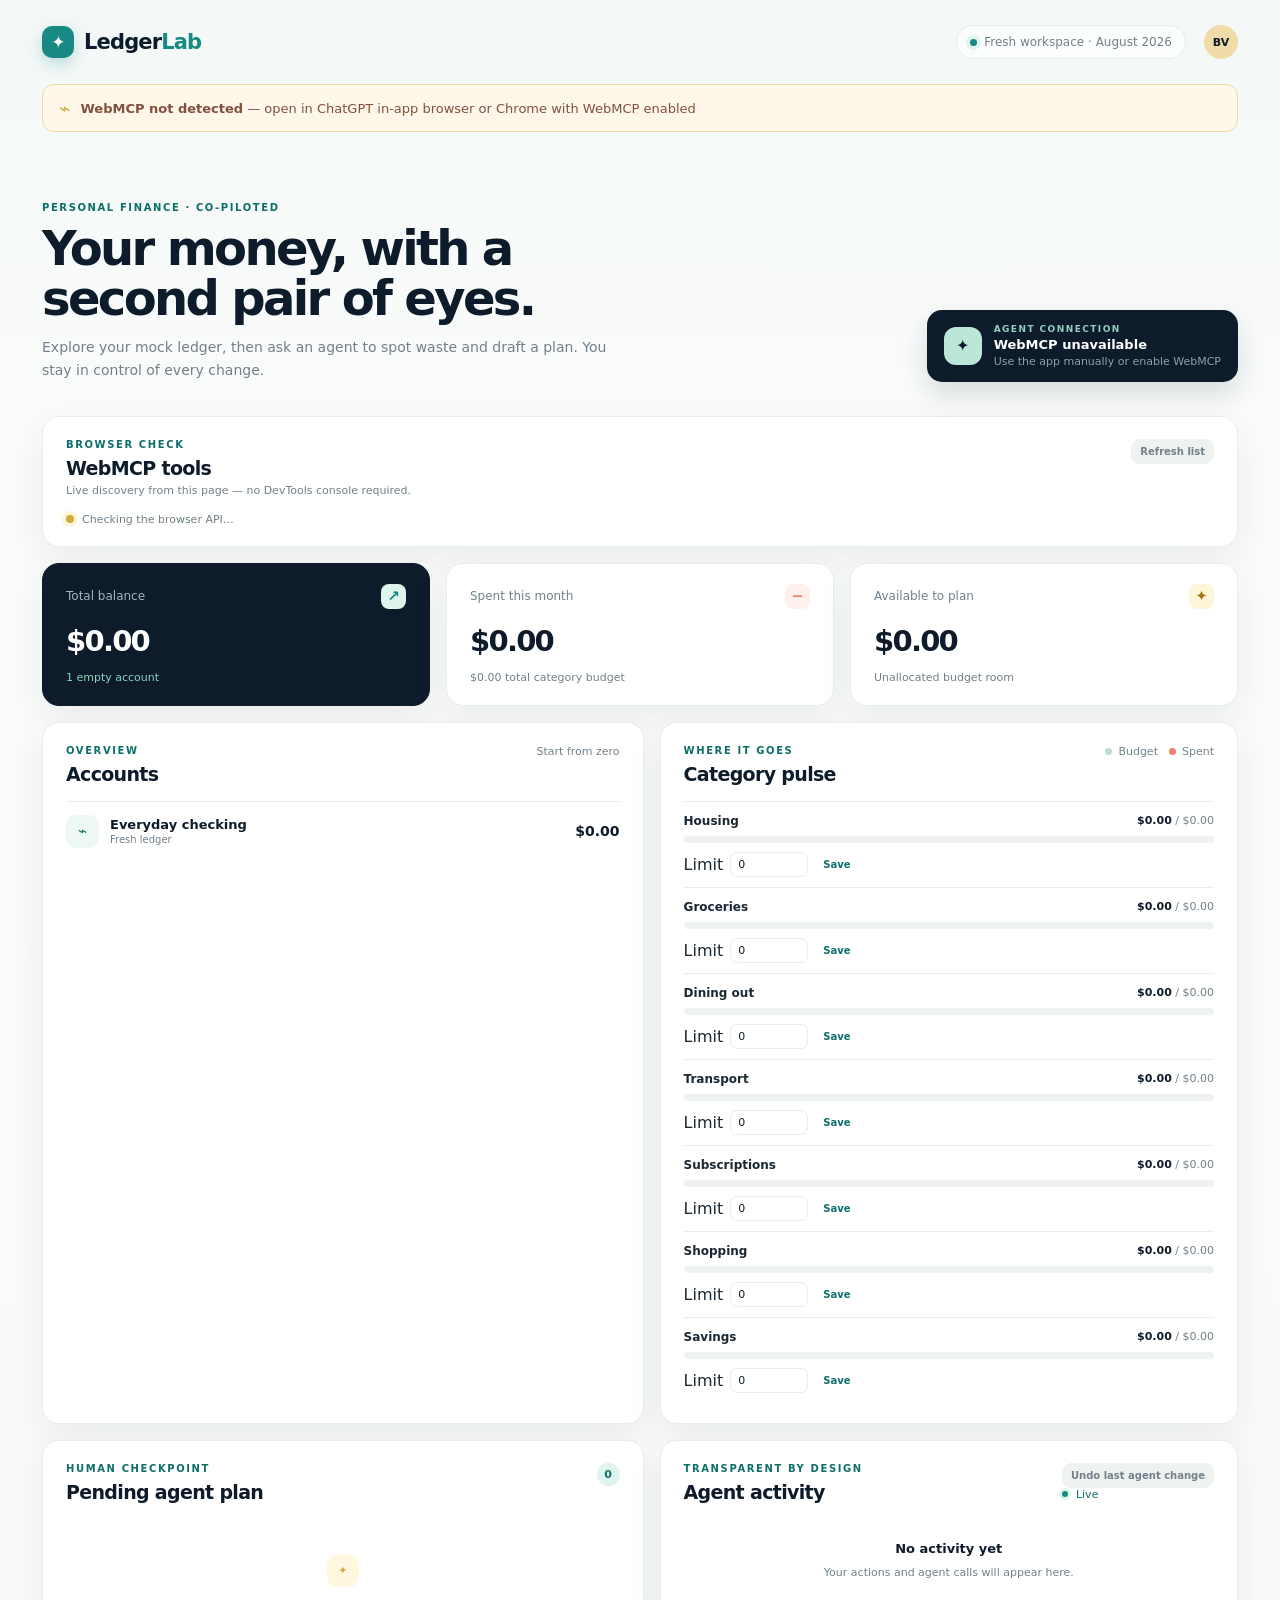
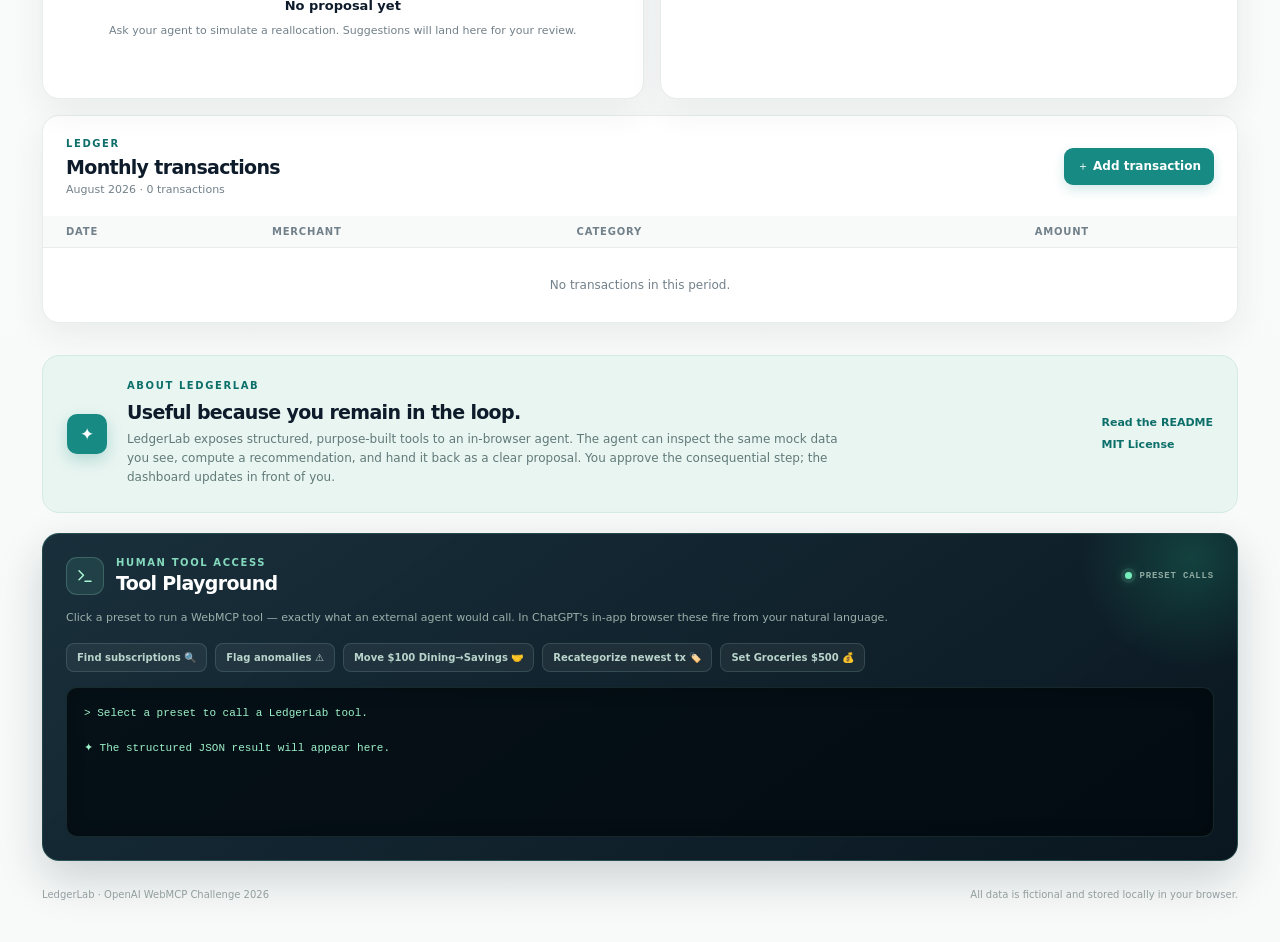
==== app.html @ a11cd63e "Make landing canonical and start with fresh ledger" ====
<!doctype html>
<html lang="en">
  <head>
    <meta http-equiv="origin-trial" content="[base64]" />
    <meta charset="UTF-8" />
    <meta name="viewport" content="width=device-width, initial-scale=1.0" />
    <meta name="theme-color" content="#0d1b2a" />
    <meta name="description" content="LedgerLab is a WebMCP-enabled personal budget co-pilot." />
    <title>LedgerLab — Personal Budget Co-Pilot</title>
    <link rel="stylesheet" href="styles.css" />
    <script defer src="app.js"></script>
  </head>
  <body>
    <div class="app-shell">
      <header class="topbar">
        <a class="brand" href="/" aria-label="LedgerLab home">
          <span class="brand-mark" aria-hidden="true">✦</span>
          <span>Ledger<span class="brand-accent">Lab</span></span>
        </a>
        <div class="topbar-right">
          <span class="period-pill"><span class="status-dot"></span> Fresh workspace · August 2026</span>
          <a class="avatar" href="#about" aria-label="Open about section">BV</a>
        </div>
      </header>

      <div id="webmcp-banner" class="webmcp-banner is-hidden" role="status">
        <span class="banner-icon">⌁</span>
        <span><strong>WebMCP not detected</strong> — open in ChatGPT in-app browser or Chrome with WebMCP enabled</span>
      </div>

      <main id="top" class="main-content">
        <section class="hero-row" aria-labelledby="welcome-title">
          <div>
            <p class="eyebrow">PERSONAL FINANCE · CO-PILOTED</p>
            <h1 id="welcome-title">Your money, with a second pair of eyes.</h1>
            <p class="hero-copy">Explore your mock ledger, then ask an agent to spot waste and draft a plan. You stay in control of every change.</p>
          </div>
          <div class="agent-status-card" aria-live="polite">
            <div class="agent-orb">✦</div>
            <div>
              <p class="micro-label">AGENT CONNECTION</p>
              <strong id="agent-status">Checking WebMCP…</strong>
              <p id="tool-count" class="muted">Structured tools loading</p>
            </div>
          </div>
        </section>

        <section class="panel webmcp-panel" aria-labelledby="webmcp-tools-title">
          <div class="panel-header">
            <div><p class="section-kicker">BROWSER CHECK</p><h2 id="webmcp-tools-title">WebMCP tools</h2><p class="panel-subtitle">Live discovery from this page — no DevTools console required.</p></div>
            <button id="refresh-webmcp-tools" class="button button-ghost button-small" type="button">Refresh list</button>
          </div>
          <div class="webmcp-diagnostics-body">
            <div class="diagnostic-status"><span id="diagnostic-dot" class="diagnostic-dot"></span><span id="diagnostic-status">Checking the browser API…</span></div>
            <ul id="webmcp-tool-list" class="webmcp-tool-list" aria-label="Registered WebMCP tools"></ul>
          </div>
        </section>

        <section class="metric-grid" aria-label="Account summary">
          <article class="metric-card metric-card-primary">
            <div class="metric-heading"><span>Total balance</span><span class="metric-icon">↗</span></div>
            <strong id="total-balance" class="metric-value">$0.00</strong>
            <span id="account-count" class="metric-foot positive">1 empty account</span>
          </article>
          <article class="metric-card">
            <div class="metric-heading"><span>Spent this month</span><span class="metric-icon coral">−</span></div>
            <strong id="monthly-spend" class="metric-value">$0.00</strong>
            <span id="spend-foot" class="metric-foot">vs. monthly budget</span>
          </article>
          <article class="metric-card">
            <div class="metric-heading"><span>Available to plan</span><span class="metric-icon gold">✦</span></div>
            <strong id="available-to-plan" class="metric-value">$0.00</strong>
            <span class="metric-foot">Unallocated budget room</span>
          </article>
        </section>

        <div class="dashboard-grid">
          <section class="panel accounts-panel" aria-labelledby="accounts-title">
            <div class="panel-header">
              <div><p class="section-kicker">OVERVIEW</p><h2 id="accounts-title">Accounts</h2></div>
              <span class="panel-action">Start from zero</span>
            </div>
            <div id="accounts-list" class="accounts-list"></div>
          </section>

          <section class="panel categories-panel" aria-labelledby="categories-title">
            <div class="panel-header">
              <div><p class="section-kicker">WHERE IT GOES</p><h2 id="categories-title">Category pulse</h2></div>
              <span class="legend"><span class="legend-dot budget-dot"></span>Budget <span class="legend-dot spent-dot"></span>Spent</span>
            </div>
            <div id="categories-list" class="category-list"></div>
          </section>

          <section class="panel plan-panel" aria-labelledby="plan-title">
            <div class="panel-header">
              <div><p class="section-kicker">HUMAN CHECKPOINT</p><h2 id="plan-title">Pending agent plan</h2></div>
              <span id="plan-count" class="count-badge">0</span>
            </div>
            <div id="plans-list" class="plans-list">
              <div class="empty-state plan-empty"><span class="empty-icon">✦</span><strong>No proposal yet</strong><span>Ask your agent to simulate a reallocation. Suggestions will land here for your review.</span></div>
            </div>
          </section>

          <section class="panel activity-panel" aria-labelledby="activity-title">
            <div class="panel-header">
              <div><p class="section-kicker">TRANSPARENT BY DESIGN</p><h2 id="activity-title">Agent activity</h2></div>
              <div class="activity-actions"><button id="undo-agent-change" class="button button-ghost button-small" type="button" disabled>Undo last agent change</button><span class="live-label"><span class="live-dot"></span>Live</span></div>
            </div>
            <div id="activity-log" class="activity-log" aria-live="polite"></div>
          </section>
        </div>

        <section class="panel transactions-panel" aria-labelledby="transactions-title">
          <div class="panel-header transactions-header">
            <div><p class="section-kicker">LEDGER</p><h2 id="transactions-title">Monthly transactions</h2><p class="panel-subtitle">August 2026 · <span id="transaction-count">0</span> transactions</p></div>
            <button id="add-transaction-button" class="button button-primary" type="button">＋ Add transaction</button>
          </div>
          <div class="table-wrap">
            <table>
              <thead><tr><th scope="col">Date</th><th scope="col">Merchant</th><th scope="col">Category</th><th scope="col" class="amount-cell">Amount</th><th scope="col" class="actions-cell"><span class="sr-only">Actions</span></th></tr></thead>
              <tbody id="transactions-body"></tbody>
            </table>
          </div>
        </section>

        <section id="about" class="about-section">
          <div class="about-mark">✦</div>
          <div><p class="section-kicker">ABOUT LEDGERLAB</p><h2>Useful because you remain in the loop.</h2><p>LedgerLab exposes structured, purpose-built tools to an in-browser agent. The agent can inspect the same mock data you see, compute a recommendation, and hand it back as a clear proposal. You approve the consequential step; the dashboard updates in front of you.</p></div>
          <div class="about-links"><a href="README.md">Read the README</a><a href="LICENSE">MIT License</a></div>
        </section>

        <section class="tool-playground" aria-labelledby="tool-playground-title">
          <div class="tool-playground-heading">
            <span class="tool-playground-icon" aria-hidden="true">
              <svg class="lucide lucide-terminal" xmlns="http://www.w3.org/2000/svg" width="24" height="24" viewBox="0 0 24 24" fill="none" stroke="currentColor" stroke-width="2" stroke-linecap="round" stroke-linejoin="round"><polyline points="4 17 10 11 4 5"></polyline><line x1="12" x2="20" y1="19" y2="19"></line></svg>
            </span>
            <div><p class="section-kicker">HUMAN TOOL ACCESS</p><h2 id="tool-playground-title">Tool Playground</h2></div>
            <span class="tool-playground-badge"><span></span>Preset calls</span>
          </div>
          <p class="tool-playground-caption">Click a preset to run a WebMCP tool — exactly what an external agent would call. In ChatGPT's in-app browser these fire from your natural language.</p>
          <div class="tool-playground-chips" aria-label="WebMCP tool presets">
            <button type="button" data-tool-preset="subscriptions">Find subscriptions 🔍</button>
            <button type="button" data-tool-preset="anomalies" title="Runs the same anomaly scan with attention on outlier findings">Flag anomalies ⚠️</button>
            <button type="button" data-tool-preset="reallocation">Move $100 Dining→Savings 🤝</button>
            <button type="button" data-tool-preset="categorize" title="Add a transaction first, then this preset uses the newest entry">Recategorize newest tx 🏷️</button>
            <button type="button" data-tool-preset="budget">Set Groceries $500 💰</button>
          </div>
          <pre id="tool-playground-console" class="tool-playground-console" aria-live="polite">&gt; Select a preset to call a LedgerLab tool.

✦ The structured JSON result will appear here.</pre>
        </section>
      </main>

      <footer class="footer"><span>LedgerLab · OpenAI WebMCP Challenge 2026</span><span>All data is fictional and stored locally in your browser.</span></footer>
    </div>

    <div id="toast-region" class="toast-region" aria-live="polite" aria-atomic="true"></div>

    <dialog id="transaction-dialog" class="transaction-dialog">
      <form id="transaction-form" method="dialog">
        <div class="dialog-header"><div><p class="section-kicker">LEDGER ENTRY</p><h2 id="dialog-title">Add transaction</h2></div><button id="close-dialog" class="icon-button" type="button" aria-label="Close dialog">×</button></div>
        <input id="transaction-id" type="hidden" />
        <div class="form-grid">
          <label>Merchant<input id="transaction-merchant" required maxlength="48" placeholder="e.g. Corner Market" /></label>
          <label>Date<input id="transaction-date" required type="date" /></label>
          <label>Amount<input id="transaction-amount" required min="0.01" step="0.01" type="number" placeholder="0.00" /></label>
          <label>Type<select id="transaction-type"><option value="expense">Expense</option><option value="income">Income</option></select></label>
          <label class="full-field">Category<select id="transaction-category"></select></label>
        </div>
        <div class="dialog-actions"><button id="cancel-dialog" class="button button-ghost" type="button">Cancel</button><button class="button button-primary" type="submit">Save transaction</button></div>
      </form>
    </dialog>
  </body>
</html>
---- styles.css ----
:root {
  --navy: #0d1b2a;
  --navy-2: #152b3d;
  --ink: #1a2833;
  --muted: #72808a;
  --line: #e7ecec;
  --surface: #ffffff;
  --surface-soft: #f5f8f8;
  --teal: #168a83;
  --teal-dark: #0d6f6a;
  --mint: #dff4ed;
  --coral: #ee806d;
  --coral-soft: #fff0ec;
  --gold: #d5a840;
  --shadow: 0 12px 34px rgba(23, 49, 61, .07);
  font-family: Inter, ui-sans-serif, system-ui, -apple-system, BlinkMacSystemFont, "Segoe UI", sans-serif;
  color: var(--ink);
  background: #f8faf9;
  font-synthesis: none;
}

* { box-sizing: border-box; }
html { scroll-behavior: smooth; }
body { margin: 0; min-width: 320px; background: linear-gradient(180deg, #f3f8f7 0, #fafcfb 420px, #f8faf9 100%); }
button, input, select { font: inherit; }
button, a { -webkit-tap-highlight-color: transparent; }
button { cursor: pointer; }
a { color: inherit; }
.app-shell { max-width: 1440px; margin: 0 auto; padding: 0 42px 42px; }
.topbar { height: 84px; display: flex; align-items: center; justify-content: space-between; }
.brand { display: flex; align-items: center; gap: 10px; font-size: 21px; font-weight: 780; letter-spacing: -.04em; text-decoration: none; color: var(--navy); }
.brand-mark, .about-mark { display: grid; place-items: center; width: 32px; height: 32px; border-radius: 10px; color: #fff; background: var(--teal); box-shadow: 0 6px 15px rgba(22, 138, 131, .25); font-size: 17px; }
.brand-accent { color: var(--teal); }
.topbar-right { display: flex; align-items: center; gap: 18px; }
.period-pill { display: flex; align-items: center; gap: 7px; font-size: 12px; color: var(--muted); background: rgba(255,255,255,.72); padding: 9px 13px; border: 1px solid var(--line); border-radius: 99px; }
.status-dot, .live-dot { width: 7px; height: 7px; border-radius: 50%; display: inline-block; background: var(--teal); box-shadow: 0 0 0 4px var(--mint); }
.avatar { display: grid; place-items: center; width: 34px; height: 34px; border-radius: 50%; color: var(--navy); background: #f0dca7; font-size: 11px; font-weight: 800; text-decoration: none; }
.webmcp-banner { display: flex; gap: 10px; align-items: center; margin: 0 0 24px; padding: 12px 16px; color: #80513d; background: #fff7e9; border: 1px solid #f3d99a; border-radius: 12px; font-size: 13px; }
.webmcp-banner.is-hidden { display: none; }
.banner-icon { font-size: 19px; color: var(--gold); }
.main-content { padding-top: 18px; }
.hero-row { display: flex; align-items: flex-end; justify-content: space-between; gap: 30px; padding: 28px 0 34px; }
.eyebrow, .section-kicker, .micro-label { margin: 0 0 10px; color: var(--teal-dark); font-size: 10px; font-weight: 800; letter-spacing: .16em; }
h1, h2, p { margin-top: 0; }
h1 { max-width: 630px; margin-bottom: 12px; color: var(--navy); font-size: clamp(31px, 4vw, 48px); line-height: 1.05; letter-spacing: -.055em; }
h2 { margin: 0; color: var(--navy); font-size: 19px; letter-spacing: -.035em; }
.hero-copy { max-width: 580px; margin-bottom: 0; color: var(--muted); font-size: 14px; line-height: 1.65; }
.agent-status-card { min-width: 245px; display: flex; align-items: center; gap: 12px; padding: 14px 17px; color: #fff; background: var(--navy); border-radius: 15px; box-shadow: 0 12px 28px rgba(13,27,42,.15); }
.agent-orb { display: grid; place-items: center; flex: 0 0 auto; width: 38px; height: 38px; color: var(--navy); background: #bce7d8; border-radius: 12px; }
.agent-status-card .micro-label { margin-bottom: 3px; color: #92cfc1; font-size: 9px; }
.agent-status-card strong { display: block; font-size: 13px; }
.agent-status-card .muted { margin: 3px 0 0; color: #91a1ab; font-size: 11px; }
.webmcp-panel { margin-bottom: 16px; }
.webmcp-diagnostics-body { display: flex; align-items: center; gap: 18px; padding: 0 23px 20px; }
.diagnostic-status { display: flex; align-items: center; gap: 8px; min-width: 260px; color: var(--muted); font-size: 11px; }
.diagnostic-dot { width: 8px; height: 8px; flex: 0 0 auto; border-radius: 50%; background: var(--gold); box-shadow: 0 0 0 4px #fff5d8; }
.diagnostic-dot.success { background: var(--teal); box-shadow: 0 0 0 4px var(--mint); }
.diagnostic-dot.error { background: var(--coral); box-shadow: 0 0 0 4px var(--coral-soft); }
.webmcp-tool-list { display: flex; flex-wrap: wrap; gap: 7px; margin: 0; padding: 0; list-style: none; }
.webmcp-tool-list li { padding: 6px 9px; color: var(--teal-dark); background: #edf7f4; border: 1px solid #d8eee8; border-radius: 7px; font: 700 10px/1.2 ui-monospace, SFMono-Regular, Menlo, Consolas, monospace; }
.metric-grid { display: grid; grid-template-columns: repeat(3, 1fr); gap: 16px; margin-bottom: 16px; }
.metric-card { min-height: 141px; padding: 20px 23px; background: var(--surface); border: 1px solid var(--line); border-radius: 17px; box-shadow: var(--shadow); }
.metric-card-primary { color: #fff; background: var(--navy); border-color: var(--navy); }
.metric-heading { display: flex; align-items: center; justify-content: space-between; color: var(--muted); font-size: 12px; }
.metric-card-primary .metric-heading { color: #a6b6bf; }
.metric-icon { display: grid; place-items: center; width: 25px; height: 25px; color: var(--teal); background: var(--mint); border-radius: 8px; font-size: 15px; font-weight: 700; }
.metric-icon.coral { color: var(--coral); background: var(--coral-soft); }
.metric-icon.gold { color: #a17717; background: #fff5d8; }
.metric-value { display: block; margin: 15px 0 8px; color: var(--navy); font-size: 29px; letter-spacing: -.06em; }
.metric-card-primary .metric-value { color: #fff; }
.metric-foot { color: var(--muted); font-size: 11px; }
.metric-foot.positive { color: #8ad6bc; }
.metric-foot.warning { color: var(--coral); }
.dashboard-grid { display: grid; grid-template-columns: 1.04fr 1fr; gap: 16px; margin-bottom: 16px; }
.panel { min-width: 0; background: var(--surface); border: 1px solid var(--line); border-radius: 17px; box-shadow: var(--shadow); }
.panel-header { display: flex; justify-content: space-between; align-items: flex-start; gap: 14px; padding: 22px 23px 16px; }
.panel-header .section-kicker { margin-bottom: 7px; }
.panel-action, .count-badge, .live-label, .legend { color: var(--muted); font-size: 11px; }
.count-badge { display: grid; place-items: center; min-width: 23px; height: 23px; padding: 0 7px; color: var(--teal-dark); background: var(--mint); border-radius: 99px; font-weight: 800; }
.legend { display: flex; align-items: center; gap: 6px; white-space: nowrap; }
.legend-dot { width: 7px; height: 7px; border-radius: 50%; display: inline-block; margin-left: 5px; }
.budget-dot { background: #beddd7; }.spent-dot { background: var(--coral); }
.accounts-list { padding: 0 23px 21px; }
.account-row { display: flex; align-items: center; justify-content: space-between; padding: 13px 0; border-top: 1px solid var(--line); }
.account-left { display: flex; align-items: center; gap: 11px; }
.account-icon { display: grid; place-items: center; width: 33px; height: 33px; color: var(--teal-dark); background: #edf7f4; border-radius: 10px; font-size: 15px; }
.account-name { display: block; color: var(--navy); font-size: 13px; font-weight: 700; }.account-type { display: block; margin-top: 2px; color: var(--muted); font-size: 10px; }
.account-balance { color: var(--navy); font-size: 14px; font-weight: 750; }.account-balance.negative { color: var(--coral); }
.category-list { padding: 0 23px 20px; }
.category-row { padding: 12px 0 10px; border-top: 1px solid var(--line); }
.category-top { display: flex; justify-content: space-between; align-items: center; margin-bottom: 8px; }
.category-name { font-size: 12px; font-weight: 700; }.category-values { color: var(--muted); font-size: 11px; }.category-values strong { color: var(--navy); }
.bar-track { height: 7px; overflow: hidden; background: #eef3f2; border-radius: 99px; }.bar-fill { position: relative; height: 100%; border-radius: 99px; background: linear-gradient(90deg, var(--teal), #5ab6a3); }.bar-fill.over { background: linear-gradient(90deg, var(--coral), #f6aa84); }
.budget-line { display: flex; align-items: center; gap: 7px; margin-top: 9px; }.budget-line input { width: 78px; padding: 5px 7px; border: 1px solid var(--line); border-radius: 7px; color: var(--navy); font-size: 11px; }.budget-line button { padding: 5px 8px; color: var(--teal-dark); background: transparent; border: 0; border-radius: 6px; font-size: 10px; font-weight: 700; }.budget-line button:hover { background: #edf7f4; }
.plans-list { padding: 0 23px 22px; }.plan-empty { min-height: 157px; }.empty-state { display: flex; flex-direction: column; align-items: center; justify-content: center; gap: 7px; padding: 20px; color: var(--muted); text-align: center; font-size: 11px; line-height: 1.5; }.empty-state strong { color: var(--navy); font-size: 13px; }.empty-icon { display: grid; place-items: center; width: 32px; height: 32px; margin-bottom: 2px; color: var(--gold); background: #fff8df; border-radius: 10px; }
.plan-card { padding: 15px; background: #f8fcfb; border: 1px solid #cde9df; border-radius: 12px; }.plan-card + .plan-card { margin-top: 10px; }.plan-card-header { display: flex; justify-content: space-between; gap: 12px; }.plan-card h3 { margin: 0; color: var(--navy); font-size: 13px; }.plan-time { color: var(--muted); font-size: 10px; }.move-list { margin: 13px 0; padding: 0; list-style: none; }.move-list li { display: flex; align-items: center; justify-content: space-between; gap: 8px; padding: 8px 0; border-top: 1px solid #e1efeb; color: var(--muted); font-size: 11px; }.move-list li strong { color: var(--navy); }.move-arrow { color: var(--teal); font-weight: 800; }.projected-note { margin: 0 0 12px; padding: 8px 10px; color: #4e756e; background: #eaf7f1; border-radius: 8px; font-size: 10px; line-height: 1.45; }.plan-actions { display: flex; gap: 8px; }
.button { border: 0; border-radius: 9px; padding: 10px 13px; font-size: 12px; font-weight: 750; transition: transform .15s ease, box-shadow .15s ease, background .15s ease; }.button:hover { transform: translateY(-1px); }.button-primary { color: #fff; background: var(--teal); box-shadow: 0 5px 12px rgba(22,138,131,.18); }.button-primary:hover { background: var(--teal-dark); }.button-ghost { color: var(--muted); background: #eef3f2; }.button-danger { color: #bd5b4d; background: var(--coral-soft); }.button-small { padding: 7px 9px; font-size: 10px; }
.live-label { display: flex; align-items: center; gap: 8px; color: var(--teal-dark); }.live-dot { width: 6px; height: 6px; box-shadow: 0 0 0 3px var(--mint); }
.activity-log { max-height: 242px; overflow: auto; padding: 0 23px 20px; }.activity-item { display: flex; gap: 10px; padding: 11px 0; border-top: 1px solid var(--line); }.activity-marker { flex: 0 0 auto; width: 7px; height: 7px; margin-top: 5px; border-radius: 50%; background: #c9d6d6; }.activity-item.agent .activity-marker { background: var(--teal); }.activity-item.human .activity-marker { background: var(--gold); }.activity-item strong { display: block; color: var(--navy); font-size: 11px; font-weight: 650; line-height: 1.45; }.activity-item time { display: block; margin-top: 3px; color: var(--muted); font-size: 10px; }
.transactions-panel { overflow: hidden; }.transactions-header { align-items: center; padding-bottom: 20px; }.panel-subtitle { margin: 5px 0 0; color: var(--muted); font-size: 11px; }.table-wrap { overflow-x: auto; } table { width: 100%; border-collapse: collapse; font-size: 12px; } th { padding: 10px 23px; color: var(--muted); background: #f8faf9; font-size: 10px; font-weight: 750; letter-spacing: .08em; text-align: left; text-transform: uppercase; } td { padding: 13px 23px; border-top: 1px solid var(--line); vertical-align: middle; } tbody tr { transition: background .25s ease; } tbody tr:hover { background: #fbfdfc; } tbody tr.row-highlight { background: #e9f8f2; animation: row-glow 2.7s ease-out; } @keyframes row-glow { from { box-shadow: inset 4px 0 var(--teal); } to { box-shadow: inset 0 0 transparent; } }
.date-cell { color: var(--muted); font-size: 11px; white-space: nowrap; }.merchant-cell { display: flex; align-items: center; gap: 10px; color: var(--navy); font-weight: 700; white-space: nowrap; }.merchant-icon { display: grid; place-items: center; width: 28px; height: 28px; color: var(--teal-dark); background: #edf7f4; border-radius: 8px; font-size: 12px; }.category-chip { display: inline-block; padding: 5px 8px; color: #51746f; background: #eff7f4; border-radius: 6px; font-size: 10px; }.amount-cell { text-align: right; }.amount { color: var(--navy); font-weight: 750; white-space: nowrap; }.amount.income { color: var(--teal-dark); }.actions-cell { width: 125px; text-align: right; }.row-actions { display: flex; justify-content: flex-end; gap: 4px; opacity: .28; transition: opacity .15s ease; }.row-actions button { color: var(--muted); background: transparent; border: 0; padding: 5px; font-size: 11px; }.row-actions button:hover { color: var(--teal-dark); }.transaction-row:hover .row-actions, .transaction-row:focus-within .row-actions { opacity: 1; }.empty-row { padding: 30px; color: var(--muted); text-align: center; }
.about-section { display: grid; grid-template-columns: 42px minmax(0, 1fr) auto; align-items: center; gap: 18px; margin: 32px 0 20px; padding: 24px; background: #e9f5f1; border: 1px solid #d4ebe3; border-radius: 17px; }.about-mark { width: 40px; height: 40px; }.about-section h2 { margin-bottom: 7px; }.about-section p:not(.section-kicker) { max-width: 720px; margin: 0; color: #617a78; font-size: 12px; line-height: 1.6; }.about-links { display: flex; flex-direction: column; gap: 9px; font-size: 11px; font-weight: 750; }.about-links a { color: var(--teal-dark); text-decoration: none; }.about-links a:hover { text-decoration: underline; }.footer { display: flex; justify-content: space-between; gap: 15px; color: #99a4a5; font-size: 10px; }
.tool-playground { position: relative; overflow: hidden; margin: 0 0 28px; padding: 23px; color: #eefcf7; background: linear-gradient(145deg, rgba(20, 43, 55, .98), rgba(7, 20, 29, .99)); border: 1px solid rgba(102, 211, 176, .23); border-radius: 17px; box-shadow: 0 18px 45px rgba(13, 27, 42, .18); }.tool-playground::after { position: absolute; top: -90px; right: -70px; width: 230px; height: 230px; content: ""; background: radial-gradient(circle, rgba(36, 205, 153, .2), transparent 68%); pointer-events: none; }.tool-playground-heading { position: relative; z-index: 1; display: flex; align-items: center; gap: 12px; }.tool-playground-icon { display: grid; place-items: center; width: 38px; height: 38px; color: #a9f4d5; background: rgba(121, 231, 192, .1); border: 1px solid rgba(169, 244, 213, .2); border-radius: 11px; }.tool-playground-icon svg { width: 18px; height: 18px; }.tool-playground .section-kicker { margin-bottom: 4px; color: #85d9bd; }.tool-playground h2 { color: #fff; }.tool-playground-badge { display: flex; align-items: center; gap: 7px; margin-left: auto; color: #8eaaa1; font: 700 9px ui-monospace, SFMono-Regular, Menlo, Consolas, monospace; text-transform: uppercase; letter-spacing: .09em; }.tool-playground-badge span { width: 7px; height: 7px; background: #77efbd; border-radius: 50%; box-shadow: 0 0 0 4px rgba(119, 239, 189, .1), 0 0 12px rgba(119, 239, 189, .55); }.tool-playground-caption { position: relative; z-index: 1; max-width: 830px; margin: 14px 0 17px; color: #9bb0aa; font-size: 11px; line-height: 1.6; }.tool-playground-chips { position: relative; z-index: 1; display: flex; flex-wrap: wrap; gap: 8px; margin-bottom: 15px; }.tool-playground-chips button { padding: 8px 10px; color: #b8d4cb; background: rgba(255, 255, 255, .055); border: 1px solid rgba(170, 223, 205, .16); border-radius: 8px; font-size: 10px; font-weight: 700; transition: color .15s ease, background .15s ease, transform .15s ease; }.tool-playground-chips button:hover { color: #fff; background: rgba(22, 138, 131, .32); transform: translateY(-1px); }.tool-playground-chips button:disabled { cursor: wait; opacity: .55; }.tool-playground-console { position: relative; z-index: 1; min-height: 150px; max-height: 360px; margin: 0; overflow: auto; padding: 17px; color: #9df2c9; background: rgba(2, 10, 15, .78); border: 1px solid rgba(151, 230, 201, .12); border-radius: 11px; box-shadow: inset 0 1px 18px rgba(0, 0, 0, .22); font: 11px/1.6 ui-monospace, SFMono-Regular, Menlo, Consolas, monospace; white-space: pre-wrap; }
.toast-region { position: fixed; right: 24px; bottom: 24px; z-index: 5; display: flex; flex-direction: column; gap: 9px; }.toast { display: flex; align-items: center; gap: 9px; max-width: 340px; padding: 12px 15px; color: #fff; background: var(--navy); border-radius: 10px; box-shadow: 0 12px 24px rgba(13,27,42,.2); font-size: 12px; animation: toast-in .25s ease-out; }.toast.success::before { content: "✓"; display: grid; place-items: center; width: 17px; height: 17px; color: var(--navy); background: #aee2ce; border-radius: 50%; font-weight: 900; }.toast.error { background: #8e473d; } @keyframes toast-in { from { opacity: 0; transform: translateY(8px); } to { opacity: 1; transform: translateY(0); } }
.transaction-dialog { width: min(510px, calc(100% - 28px)); padding: 0; color: var(--ink); background: var(--surface); border: 0; border-radius: 17px; box-shadow: 0 25px 70px rgba(13,27,42,.25); }.transaction-dialog::backdrop { background: rgba(13,27,42,.45); backdrop-filter: blur(3px); }.transaction-dialog form { padding: 23px; }.dialog-header { display: flex; justify-content: space-between; align-items: flex-start; margin-bottom: 23px; }.dialog-header h2 { font-size: 21px; }.icon-button { color: var(--muted); background: transparent; border: 0; font-size: 23px; line-height: 1; }.form-grid { display: grid; grid-template-columns: 1fr 1fr; gap: 15px; }.form-grid label { display: flex; flex-direction: column; gap: 7px; color: var(--muted); font-size: 11px; font-weight: 700; }.form-grid input, .form-grid select { width: 100%; padding: 10px; color: var(--navy); background: #fbfcfc; border: 1px solid #dfe8e6; border-radius: 8px; outline: 0; font-size: 12px; }.form-grid input:focus, .form-grid select:focus { border-color: var(--teal); box-shadow: 0 0 0 3px var(--mint); }.full-field { grid-column: 1 / -1; }.dialog-actions { display: flex; justify-content: flex-end; gap: 9px; margin-top: 24px; padding-top: 16px; border-top: 1px solid var(--line); }
.sr-only { position: absolute; width: 1px; height: 1px; padding: 0; margin: -1px; overflow: hidden; clip: rect(0,0,0,0); white-space: nowrap; border: 0; }
@media (max-width: 900px) { .app-shell { padding: 0 22px 30px; }.dashboard-grid { grid-template-columns: 1fr; }.hero-row { align-items: stretch; flex-direction: column; }.agent-status-card { align-self: flex-start; }.about-section { grid-template-columns: 42px 1fr; }.about-links { grid-column: 2; flex-direction: row; gap: 18px; }.footer { flex-direction: column; } }
@media (max-width: 600px) { .app-shell { padding: 0 14px 24px; }.topbar { height: 68px; }.period-pill { display: none; }.main-content { padding-top: 8px; }.hero-row { padding: 23px 0 26px; }.metric-grid { grid-template-columns: 1fr; gap: 10px; }.metric-card { min-height: 114px; }.metric-value { margin-top: 10px; }.panel-header { padding-left: 16px; padding-right: 16px; }.accounts-list, .category-list, .plans-list, .activity-log, .webmcp-diagnostics-body { padding-left: 16px; padding-right: 16px; }.webmcp-diagnostics-body { align-items: flex-start; flex-direction: column; gap: 12px; }.diagnostic-status { min-width: 0; }.transactions-header { align-items: flex-start; flex-direction: column; }.transactions-header .button { width: 100%; }.table-wrap { margin: 0 -1px; } th, td { padding-right: 12px; padding-left: 12px; }.actions-cell { width: 70px; }.row-actions { opacity: 1; }.category-chip { white-space: nowrap; }.about-section { grid-template-columns: 1fr; gap: 12px; padding: 18px; }.about-links { grid-column: 1; }.tool-playground { padding: 18px; }.tool-playground-badge { display: none; }.tool-playground-console { min-height: 180px; }.form-grid { grid-template-columns: 1fr; }.full-field { grid-column: auto; }.toast-region { right: 14px; bottom: 14px; left: 14px; }.toast { max-width: none; } }
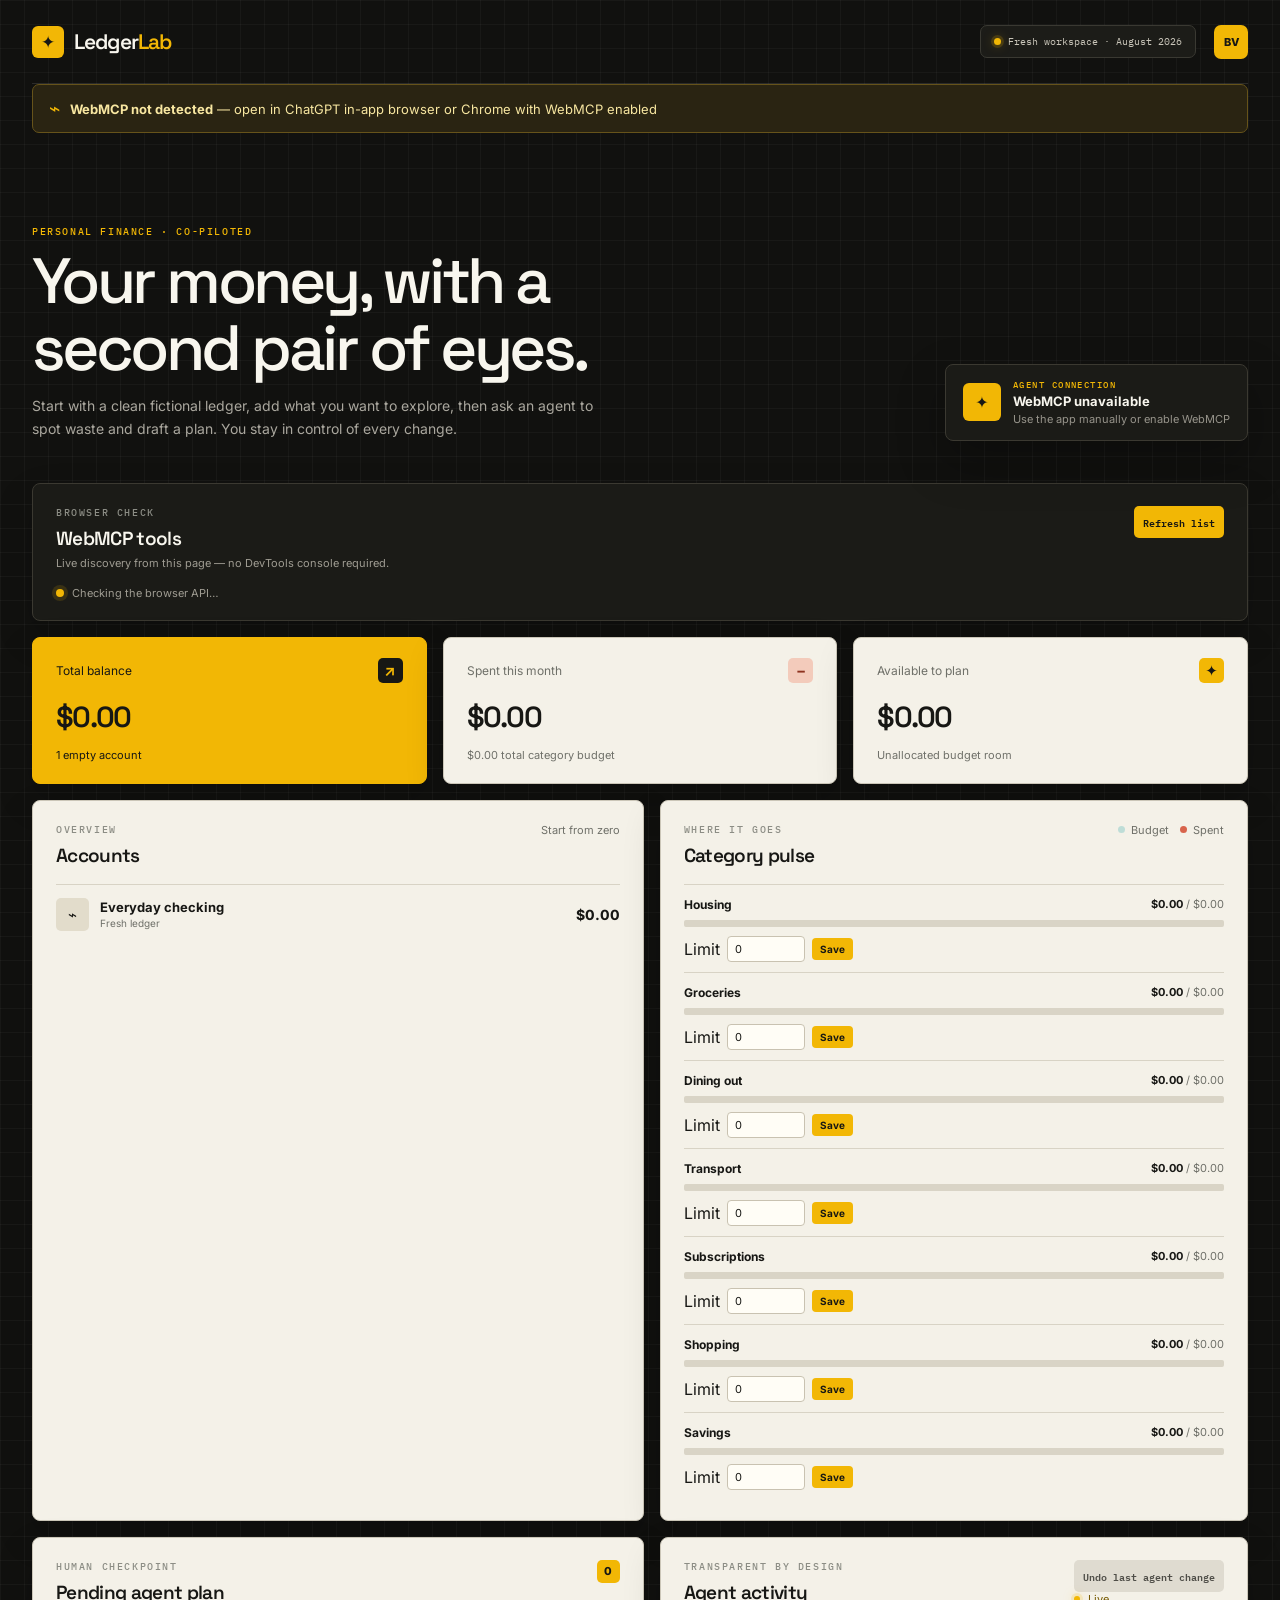
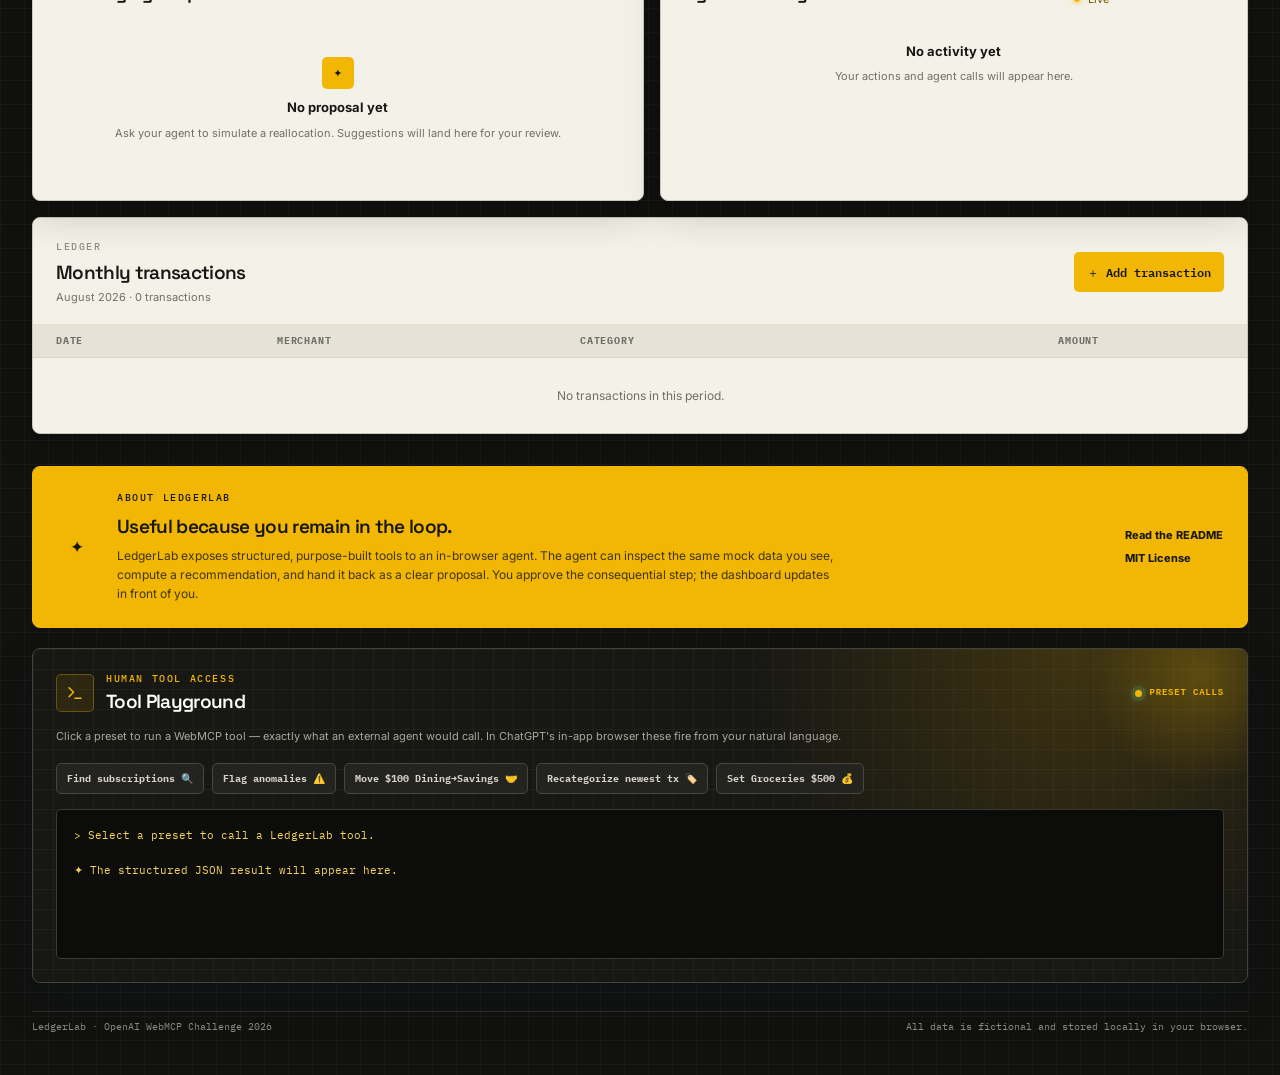
==== commit 5b1f4270: "Match dashboard to landing theme" ====
--- a/app.html
+++ b/app.html
@@ -4,13 +4,16 @@
     <meta http-equiv="origin-trial" content="[base64]" />
     <meta charset="UTF-8" />
     <meta name="viewport" content="width=device-width, initial-scale=1.0" />
-    <meta name="theme-color" content="#0d1b2a" />
+    <meta name="theme-color" content="#11110f" />
     <meta name="description" content="LedgerLab is a WebMCP-enabled personal budget co-pilot." />
     <title>LedgerLab — Personal Budget Co-Pilot</title>
+    <link rel="preconnect" href="https://fonts.googleapis.com" />
+    <link rel="preconnect" href="https://fonts.gstatic.com" crossorigin />
+    <link href="https://fonts.googleapis.com/css2?family=IBM+Plex+Mono:wght@400;500;600&family=Inter:wght@400;500;600;700;800&family=Space+Grotesk:wght@400;500;600;700&display=swap" rel="stylesheet" />
     <link rel="stylesheet" href="styles.css" />
     <script defer src="app.js"></script>
   </head>
-  <body>
+  <body class="app-os-theme">
     <div class="app-shell">
       <header class="topbar">
         <a class="brand" href="/" aria-label="LedgerLab home">
@@ -33,7 +36,7 @@
           <div>
             <p class="eyebrow">PERSONAL FINANCE · CO-PILOTED</p>
             <h1 id="welcome-title">Your money, with a second pair of eyes.</h1>
-            <p class="hero-copy">Explore your mock ledger, then ask an agent to spot waste and draft a plan. You stay in control of every change.</p>
+            <p class="hero-copy">Start with a clean fictional ledger, add what you want to explore, then ask an agent to spot waste and draft a plan. You stay in control of every change.</p>
           </div>
           <div class="agent-status-card" aria-live="polite">
             <div class="agent-orb">✦</div>
--- a/styles.css
+++ b/styles.css
@@ -106,3 +106,131 @@
 .sr-only { position: absolute; width: 1px; height: 1px; padding: 0; margin: -1px; overflow: hidden; clip: rect(0,0,0,0); white-space: nowrap; border: 0; }
 @media (max-width: 900px) { .app-shell { padding: 0 22px 30px; }.dashboard-grid { grid-template-columns: 1fr; }.hero-row { align-items: stretch; flex-direction: column; }.agent-status-card { align-self: flex-start; }.about-section { grid-template-columns: 42px 1fr; }.about-links { grid-column: 2; flex-direction: row; gap: 18px; }.footer { flex-direction: column; } }
 @media (max-width: 600px) { .app-shell { padding: 0 14px 24px; }.topbar { height: 68px; }.period-pill { display: none; }.main-content { padding-top: 8px; }.hero-row { padding: 23px 0 26px; }.metric-grid { grid-template-columns: 1fr; gap: 10px; }.metric-card { min-height: 114px; }.metric-value { margin-top: 10px; }.panel-header { padding-left: 16px; padding-right: 16px; }.accounts-list, .category-list, .plans-list, .activity-log, .webmcp-diagnostics-body { padding-left: 16px; padding-right: 16px; }.webmcp-diagnostics-body { align-items: flex-start; flex-direction: column; gap: 12px; }.diagnostic-status { min-width: 0; }.transactions-header { align-items: flex-start; flex-direction: column; }.transactions-header .button { width: 100%; }.table-wrap { margin: 0 -1px; } th, td { padding-right: 12px; padding-left: 12px; }.actions-cell { width: 70px; }.row-actions { opacity: 1; }.category-chip { white-space: nowrap; }.about-section { grid-template-columns: 1fr; gap: 12px; padding: 18px; }.about-links { grid-column: 1; }.tool-playground { padding: 18px; }.tool-playground-badge { display: none; }.tool-playground-console { min-height: 180px; }.form-grid { grid-template-columns: 1fr; }.full-field { grid-column: auto; }.toast-region { right: 14px; bottom: 14px; left: 14px; }.toast { max-width: none; } }
+
+/* Financial operating-system dashboard theme shared with the landing page. */
+.app-os-theme {
+  --navy: #171714;
+  --navy-2: #25241f;
+  --ink: #171714;
+  --muted: #6f7069;
+  --line: #d8d3c5;
+  --surface: #f8f6ee;
+  --surface-soft: #ece8dc;
+  --teal: #f2b705;
+  --teal-dark: #765a00;
+  --mint: #fff0a6;
+  --coral: #d8644c;
+  --coral-soft: #f8ddd4;
+  --gold: #f2b705;
+  --shadow: 0 16px 38px rgba(0, 0, 0, .16);
+  color: var(--ink);
+  background:
+    linear-gradient(rgba(255, 255, 255, .035) 1px, transparent 1px),
+    linear-gradient(90deg, rgba(255, 255, 255, .035) 1px, transparent 1px),
+    #11110f;
+  background-size: 24px 24px;
+  font-family: Inter, ui-sans-serif, system-ui, sans-serif;
+}
+.app-os-theme .app-shell { max-width: 1480px; padding-right: 32px; padding-left: 32px; }
+.app-os-theme .topbar { color: #f8f6ee; border-bottom: 1px solid rgba(255, 255, 255, .11); }
+.app-os-theme .brand { color: #f8f6ee; font-family: "Space Grotesk", sans-serif; font-weight: 600; }
+.app-os-theme .brand-mark,
+.app-os-theme .about-mark { color: #171714; background: #f2b705; border-radius: 6px; box-shadow: none; }
+.app-os-theme .brand-accent { color: #f2b705; }
+.app-os-theme .period-pill { color: #c9c5b9; background: #1c1c18; border-color: #3a3932; border-radius: 7px; font-family: "IBM Plex Mono", monospace; font-size: 10px; }
+.app-os-theme .status-dot,
+.app-os-theme .live-dot { background: #f2b705; box-shadow: 0 0 0 3px rgba(242, 183, 5, .17), 0 0 12px rgba(242, 183, 5, .4); }
+.app-os-theme .avatar { color: #171714; background: #f2b705; border-radius: 7px; }
+.app-os-theme .main-content { max-width: 1280px; margin: 0 auto; }
+.app-os-theme .hero-row { min-height: 260px; padding: 50px 0 42px; }
+.app-os-theme h1,
+.app-os-theme .hero-row h2 { color: #f8f6ee; font-family: "Space Grotesk", sans-serif; font-weight: 500; }
+.app-os-theme h1 { max-width: 720px; font-size: clamp(38px, 5vw, 64px); }
+.app-os-theme h2 { font-family: "Space Grotesk", sans-serif; font-weight: 600; }
+.app-os-theme .hero-copy { color: #aaa79e; }
+.app-os-theme .eyebrow,
+.app-os-theme .section-kicker,
+.app-os-theme .micro-label { color: #8c8d85; font-family: "IBM Plex Mono", monospace; font-weight: 500; }
+.app-os-theme .hero-row .eyebrow { color: #f2b705; }
+.app-os-theme .agent-status-card { color: #f8f6ee; background: #1b1b17; border: 1px solid #3b3931; border-radius: 8px; box-shadow: 0 20px 48px rgba(0, 0, 0, .28); }
+.app-os-theme .agent-orb { color: #171714; background: #f2b705; border-radius: 6px; }
+.app-os-theme .agent-status-card .micro-label { color: #f2b705; }
+.app-os-theme .agent-status-card .muted { color: #97948b; }
+.app-os-theme .webmcp-banner { color: #f8e7a1; background: #2a2412; border-color: #66531a; border-radius: 7px; }
+.app-os-theme .panel,
+.app-os-theme .metric-card { background: #f4f1e8; border-color: #cbc6b8; border-radius: 8px; box-shadow: var(--shadow); }
+.app-os-theme .webmcp-panel { color: #f8f6ee; background: #1b1b17; border-color: #3b3931; }
+.app-os-theme .webmcp-panel h2 { color: #f8f6ee; }
+.app-os-theme .webmcp-panel .panel-subtitle,
+.app-os-theme .webmcp-panel .diagnostic-status { color: #9f9c92; }
+.app-os-theme .webmcp-panel .button-ghost { color: #171714; background: #f2b705; }
+.app-os-theme .webmcp-tool-list li { color: #f6d55e; background: rgba(242, 183, 5, .09); border-color: rgba(242, 183, 5, .27); border-radius: 5px; font-family: "IBM Plex Mono", monospace; }
+.app-os-theme .diagnostic-dot,
+.app-os-theme .diagnostic-dot.success { background: #f2b705; box-shadow: 0 0 0 4px rgba(242, 183, 5, .14); }
+.app-os-theme .metric-card-primary { color: #171714; background: #f2b705; border-color: #f2b705; }
+.app-os-theme .metric-card-primary .metric-heading,
+.app-os-theme .metric-card-primary .metric-value,
+.app-os-theme .metric-card-primary .metric-foot { color: #171714; }
+.app-os-theme .metric-value { font-family: "Space Grotesk", sans-serif; font-weight: 600; }
+.app-os-theme .metric-icon { color: #171714; background: #f2b705; border-radius: 5px; }
+.app-os-theme .metric-card-primary .metric-icon { color: #f2b705; background: #171714; }
+.app-os-theme .metric-icon.coral { color: #8e321f; background: #f3cbbb; }
+.app-os-theme .metric-icon.gold { color: #171714; background: #f2b705; }
+.app-os-theme .count-badge { color: #171714; background: #f2b705; border-radius: 5px; }
+.app-os-theme .account-icon,
+.app-os-theme .merchant-icon { color: #171714; background: #e2dccb; border-radius: 5px; }
+.app-os-theme .bar-track { background: #d9d4c6; border-radius: 2px; }
+.app-os-theme .bar-fill { background: #f2b705; border-radius: 2px; }
+.app-os-theme .bar-fill.over { background: #d8644c; }
+.app-os-theme .budget-line input { background: #fffdf6; border-color: #c9c2b1; border-radius: 4px; }
+.app-os-theme .budget-line button { color: #171714; background: #f2b705; border-radius: 4px; }
+.app-os-theme .budget-line button:hover { background: #dca600; }
+.app-os-theme .empty-icon { color: #171714; background: #f2b705; border-radius: 5px; }
+.app-os-theme .plan-card { background: #fff8d9; border-color: #d5bd5c; border-radius: 6px; }
+.app-os-theme .projected-note { color: #544510; background: #f4e9ae; border-radius: 4px; }
+.app-os-theme .move-arrow { color: #9a7300; }
+.app-os-theme .button { border-radius: 5px; font-family: "IBM Plex Mono", monospace; font-weight: 600; }
+.app-os-theme .button-primary { color: #171714; background: #f2b705; box-shadow: none; }
+.app-os-theme .button-primary:hover { background: #dca600; }
+.app-os-theme .button-ghost { color: #4f4e48; background: #dfdbd0; }
+.app-os-theme th { color: #6f7069; background: #e7e2d6; font-family: "IBM Plex Mono", monospace; }
+.app-os-theme tbody tr:hover { background: #fff9dd; }
+.app-os-theme tbody tr.row-highlight { background: #fff0a6; }
+.app-os-theme .category-chip { color: #4f420f; background: #efe4ad; border-radius: 4px; }
+.app-os-theme .about-section { background: #f2b705; border-color: #f2b705; border-radius: 8px; }
+.app-os-theme .about-section p:not(.section-kicker) { color: #41350b; }
+.app-os-theme .about-section .section-kicker,
+.app-os-theme .about-links a { color: #171714; }
+.app-os-theme .tool-playground { background:
+  radial-gradient(circle at 86% 0%, rgba(242, 183, 5, .18), transparent 30%),
+  linear-gradient(rgba(255, 255, 255, .035) 1px, transparent 1px),
+  linear-gradient(90deg, rgba(255, 255, 255, .035) 1px, transparent 1px),
+  #171714;
+  background-size: auto, 20px 20px, 20px 20px, auto;
+  border-color: #454238;
+  border-radius: 8px;
+}
+.app-os-theme .tool-playground::after { background: radial-gradient(circle, rgba(242, 183, 5, .24), transparent 68%); }
+.app-os-theme .tool-playground-icon { color: #f2b705; background: rgba(242, 183, 5, .1); border-color: rgba(242, 183, 5, .3); border-radius: 5px; }
+.app-os-theme .tool-playground .section-kicker,
+.app-os-theme .tool-playground-badge,
+.app-os-theme .tool-playground-badge span { color: #f2b705; }
+.app-os-theme .tool-playground-badge span { background: #f2b705; }
+.app-os-theme .tool-playground-caption { color: #aaa79e; }
+.app-os-theme .tool-playground-chips button { color: #d6d2c8; background: #23231f; border-color: #48463d; border-radius: 5px; font-family: "IBM Plex Mono", monospace; }
+.app-os-theme .tool-playground-chips button:hover { color: #171714; background: #f2b705; }
+.app-os-theme .tool-playground-console { color: #f6d55e; background: #0d0d0b; border-color: #3b3931; border-radius: 5px; font-family: "IBM Plex Mono", monospace; }
+.app-os-theme .footer { padding-top: 8px; color: #8f8c84; border-top: 1px solid #302f2a; font-family: "IBM Plex Mono", monospace; }
+.app-os-theme .toast { color: #171714; background: #f2b705; border-radius: 5px; }
+.app-os-theme .toast.success::before { color: #f2b705; background: #171714; }
+.app-os-theme .transaction-dialog { background: #f4f1e8; border: 1px solid #c6c0b2; border-radius: 8px; }
+.app-os-theme .transaction-dialog::backdrop { background: rgba(0, 0, 0, .68); }
+.app-os-theme .form-grid input,
+.app-os-theme .form-grid select { background: #fffdf6; border-color: #c9c2b1; border-radius: 4px; }
+.app-os-theme .form-grid input:focus,
+.app-os-theme .form-grid select:focus { border-color: #f2b705; box-shadow: 0 0 0 3px rgba(242, 183, 5, .2); }
+@media (max-width: 600px) {
+  .app-os-theme .app-shell { padding-right: 14px; padding-left: 14px; }
+  .app-os-theme .hero-row { min-height: 0; padding-top: 34px; }
+  .app-os-theme h1 { font-size: 42px; }
+}
